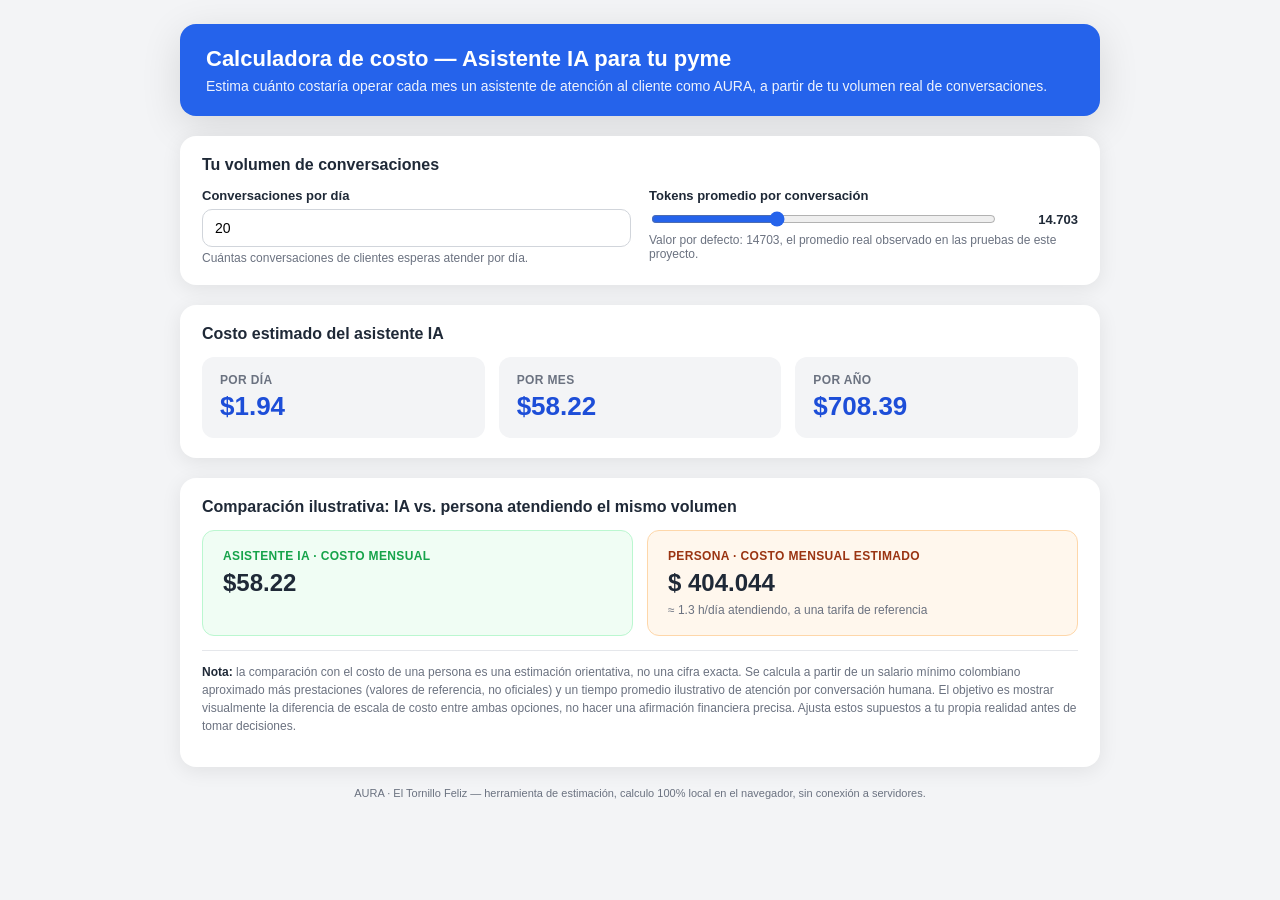
==== docs/artifact_calculadora_roi.html @ f9a82c32 "Agregar artifact: calculadora de costo del asistente IA para pymes HTML/CSS/JS plano, autocontenido," ====
<!doctype html>
<html lang="es">
<head>
<meta charset="UTF-8" />
<meta name="viewport" content="width=device-width, initial-scale=1.0" />
<title>Calculadora de costo — Asistente IA para tu pyme</title>
<style>
  :root {
    --brand: #2563eb;
    --brand-dark: #1d4ed8;
    --bg: #f3f4f6;
    --surface: #ffffff;
    --text: #1f2937;
    --text-muted: #6b7280;
    --radius: 16px;
    --accent-green: #16a34a;
    --accent-green-bg: #f0fdf4;
    --accent-orange: #9a3412;
    --accent-orange-bg: #fff7ed;
  }

  * {
    box-sizing: border-box;
  }

  body {
    margin: 0;
    font-family: -apple-system, BlinkMacSystemFont, "Segoe UI", Roboto, Helvetica, Arial, sans-serif;
    background: var(--bg);
    color: var(--text);
    padding: 24px 16px 60px;
  }

  .page {
    max-width: 920px;
    margin: 0 auto;
    display: flex;
    flex-direction: column;
    gap: 20px;
  }

  header {
    background: var(--brand);
    color: white;
    padding: 22px 26px;
    border-radius: var(--radius);
    box-shadow: 0 10px 40px rgba(0, 0, 0, 0.12);
  }

  header h1 {
    margin: 0 0 6px;
    font-size: 22px;
  }

  header p {
    margin: 0;
    font-size: 14px;
    opacity: 0.92;
  }

  .card {
    background: var(--surface);
    border-radius: var(--radius);
    box-shadow: 0 4px 20px rgba(0, 0, 0, 0.08);
    padding: 20px 22px;
  }

  .card h2 {
    margin: 0 0 14px;
    font-size: 16px;
  }

  .inputs-grid {
    display: grid;
    grid-template-columns: repeat(auto-fit, minmax(240px, 1fr));
    gap: 18px;
  }

  .field label {
    display: block;
    font-size: 13px;
    font-weight: 600;
    margin-bottom: 6px;
  }

  .field .hint {
    display: block;
    font-size: 12px;
    color: var(--text-muted);
    font-weight: 400;
    margin-top: 4px;
  }

  .field input[type="number"] {
    width: 100%;
    border: 1px solid #d1d5db;
    border-radius: 10px;
    padding: 10px 12px;
    font-size: 14px;
    font-family: inherit;
    outline: none;
  }

  .field input[type="number"]:focus {
    border-color: var(--brand);
  }

  .field input[type="range"] {
    width: 100%;
    accent-color: var(--brand);
  }

  .range-row {
    display: flex;
    align-items: center;
    gap: 10px;
  }

  .range-value {
    font-weight: 700;
    font-size: 13px;
    min-width: 70px;
    text-align: right;
  }

  .results-grid {
    display: grid;
    grid-template-columns: repeat(auto-fit, minmax(200px, 1fr));
    gap: 14px;
  }

  .result-card {
    background: var(--bg);
    border-radius: 12px;
    padding: 16px 18px;
    display: flex;
    flex-direction: column;
    gap: 4px;
  }

  .result-card .label {
    font-size: 12px;
    color: var(--text-muted);
    font-weight: 600;
    text-transform: uppercase;
    letter-spacing: 0.03em;
  }

  .result-card .value {
    font-size: 26px;
    font-weight: 700;
    color: var(--brand-dark);
  }

  .comparison-grid {
    display: grid;
    grid-template-columns: repeat(auto-fit, minmax(260px, 1fr));
    gap: 14px;
  }

  .comparison-card {
    border-radius: 12px;
    padding: 18px 20px;
    display: flex;
    flex-direction: column;
    gap: 6px;
  }

  .comparison-card.ai {
    background: var(--accent-green-bg);
    border: 1px solid #bbf7d0;
  }

  .comparison-card.human {
    background: var(--accent-orange-bg);
    border: 1px solid #fed7aa;
  }

  .comparison-card .label {
    font-size: 12px;
    font-weight: 700;
    text-transform: uppercase;
    letter-spacing: 0.03em;
  }

  .comparison-card.ai .label {
    color: var(--accent-green);
  }

  .comparison-card.human .label {
    color: var(--accent-orange);
  }

  .comparison-card .value {
    font-size: 24px;
    font-weight: 700;
    color: var(--text);
  }

  .comparison-card .sub {
    font-size: 12px;
    color: var(--text-muted);
  }

  .disclaimer {
    font-size: 12px;
    color: var(--text-muted);
    line-height: 1.5;
    border-top: 1px solid #e5e7eb;
    margin-top: 14px;
    padding-top: 12px;
  }

  .disclaimer strong {
    color: var(--text);
  }

  footer {
    text-align: center;
    font-size: 11px;
    color: var(--text-muted);
  }
</style>
</head>
<body>
  <div class="page">
    <header>
      <h1>Calculadora de costo — Asistente IA para tu pyme</h1>
      <p>Estima cuánto costaría operar cada mes un asistente de atención al cliente como AURA, a partir de tu volumen real de conversaciones.</p>
    </header>

    <section class="card">
      <h2>Tu volumen de conversaciones</h2>
      <div class="inputs-grid">
        <div class="field">
          <label for="conversations-per-day">Conversaciones por día</label>
          <input type="number" id="conversations-per-day" min="1" step="1" value="20" />
          <span class="hint">Cuántas conversaciones de clientes esperas atender por día.</span>
        </div>
        <div class="field">
          <label for="tokens-per-conversation">Tokens promedio por conversación</label>
          <div class="range-row">
            <input type="range" id="tokens-per-conversation" min="500" max="40000" step="1" value="14703" />
            <span class="range-value" id="tokens-per-conversation-value">14703</span>
          </div>
          <span class="hint">Valor por defecto: 14703, el promedio real observado en las pruebas de este proyecto.</span>
        </div>
      </div>
    </section>

    <section class="card">
      <h2>Costo estimado del asistente IA</h2>
      <div class="results-grid">
        <div class="result-card">
          <span class="label">Por día</span>
          <span class="value" id="cost-day">—</span>
        </div>
        <div class="result-card">
          <span class="label">Por mes</span>
          <span class="value" id="cost-month">—</span>
        </div>
        <div class="result-card">
          <span class="label">Por año</span>
          <span class="value" id="cost-year">—</span>
        </div>
      </div>
    </section>

    <section class="card">
      <h2>Comparación ilustrativa: IA vs. persona atendiendo el mismo volumen</h2>
      <div class="comparison-grid">
        <div class="comparison-card ai">
          <span class="label">Asistente IA · costo mensual</span>
          <span class="value" id="compare-ai-cost">—</span>
        </div>
        <div class="comparison-card human">
          <span class="label">Persona · costo mensual estimado</span>
          <span class="value" id="compare-human-cost">—</span>
          <span class="sub" id="compare-human-hours">—</span>
        </div>
      </div>
      <p class="disclaimer">
        <strong>Nota:</strong> la comparación con el costo de una persona es una
        estimación orientativa, no una cifra exacta. Se calcula a partir de un
        salario mínimo colombiano aproximado más prestaciones (valores de
        referencia, no oficiales) y un tiempo promedio ilustrativo de atención
        por conversación humana. El objetivo es mostrar visualmente la diferencia
        de escala de costo entre ambas opciones, no hacer una afirmación
        financiera precisa. Ajusta estos supuestos a tu propia realidad antes de
        tomar decisiones.
      </p>
    </section>

    <footer>AURA · El Tornillo Feliz — herramienta de estimación, calculo 100% local en el navegador, sin conexión a servidores.</footer>
  </div>

  <script>
    // Mismos valores de referencia que app/core/config.py (PRICE_PER_MILLION_INPUT_TOKENS /
    // PRICE_PER_MILLION_OUTPUT_TOKENS). Son APROXIMADOS, basados en el pricing publico
    // conocido de Claude Sonnet al momento de escribir esto — NO son autoritativos.
    // Verificar y actualizar contra el pricing vigente en https://www.anthropic.com/pricing
    const PRICE_PER_MILLION_INPUT_TOKENS = 3.0;
    const PRICE_PER_MILLION_OUTPUT_TOKENS = 15.0;

    // Este artifact no tiene el split real input/output por conversacion (eso vive en
    // token_usage en la base de datos), asi que se usa un precio ponderado aproximado.
    // Se asume ~70% de los tokens como input y ~30% como output: en un asistente con
    // tool use, el historial completo de la conversacion se reenvia como input en cada
    // llamada del loop, lo que infla el input mucho mas que el output (la respuesta
    // final es texto corto). Es una aproximacion razonable, no un dato medido.
    const BLENDED_PRICE_PER_MILLION_TOKENS =
      0.7 * PRICE_PER_MILLION_INPUT_TOKENS + 0.3 * PRICE_PER_MILLION_OUTPUT_TOKENS;

    // Valores de referencia ilustrativos para la comparacion con una persona, NO
    // cifras oficiales. Ajustar al salario minimo y prestaciones vigentes en Colombia.
    const SALARIO_MINIMO_MENSUAL_COP = 1300000;
    const AUXILIO_TRANSPORTE_COP = 162000;
    const FACTOR_PRESTACIONES = 1.52; // cesantias, prima, vacaciones, seguridad social patronal (aprox)
    const HORAS_LABORALES_MES = 220;
    const MINUTOS_ATENCION_HUMANA_POR_CONVERSACION = 4; // supuesto ilustrativo, no medido

    const costoHoraPersona =
      ((SALARIO_MINIMO_MENSUAL_COP + AUXILIO_TRANSPORTE_COP) * FACTOR_PRESTACIONES) /
      HORAS_LABORALES_MES;

    const conversationsInput = document.getElementById("conversations-per-day");
    const tokensInput = document.getElementById("tokens-per-conversation");
    const tokensValueLabel = document.getElementById("tokens-per-conversation-value");

    const costDayEl = document.getElementById("cost-day");
    const costMonthEl = document.getElementById("cost-month");
    const costYearEl = document.getElementById("cost-year");
    const compareAiEl = document.getElementById("compare-ai-cost");
    const compareHumanEl = document.getElementById("compare-human-cost");
    const compareHumanHoursEl = document.getElementById("compare-human-hours");

    function formatUsd(value) {
      return value.toLocaleString("en-US", {
        style: "currency",
        currency: "USD",
        minimumFractionDigits: 2,
        maximumFractionDigits: 2,
      });
    }

    function formatCop(value) {
      return value.toLocaleString("es-CO", {
        style: "currency",
        currency: "COP",
        minimumFractionDigits: 0,
        maximumFractionDigits: 0,
      });
    }

    function recalculate() {
      const conversationsPerDay = Math.max(0, Number(conversationsInput.value) || 0);
      const tokensPerConversation = Math.max(0, Number(tokensInput.value) || 0);
      tokensValueLabel.textContent = tokensPerConversation.toLocaleString("es-CO");

      const tokensPerDay = conversationsPerDay * tokensPerConversation;
      const costPerDayUsd = (tokensPerDay / 1_000_000) * BLENDED_PRICE_PER_MILLION_TOKENS;
      const costPerMonthUsd = costPerDayUsd * 30;
      const costPerYearUsd = costPerDayUsd * 365;

      costDayEl.textContent = formatUsd(costPerDayUsd);
      costMonthEl.textContent = formatUsd(costPerMonthUsd);
      costYearEl.textContent = formatUsd(costPerYearUsd);
      compareAiEl.textContent = formatUsd(costPerMonthUsd);

      const minutosPorDia = conversationsPerDay * MINUTOS_ATENCION_HUMANA_POR_CONVERSACION;
      const horasPorDia = minutosPorDia / 60;
      const costoHumanoMensualCop = horasPorDia * 30 * costoHoraPersona;

      compareHumanEl.textContent = formatCop(costoHumanoMensualCop);
      compareHumanHoursEl.textContent =
        `≈ ${horasPorDia.toFixed(1)} h/día atendiendo, a una tarifa de referencia`;
    }

    conversationsInput.addEventListener("input", recalculate);
    tokensInput.addEventListener("input", recalculate);

    recalculate();
  </script>
</body>
</html>
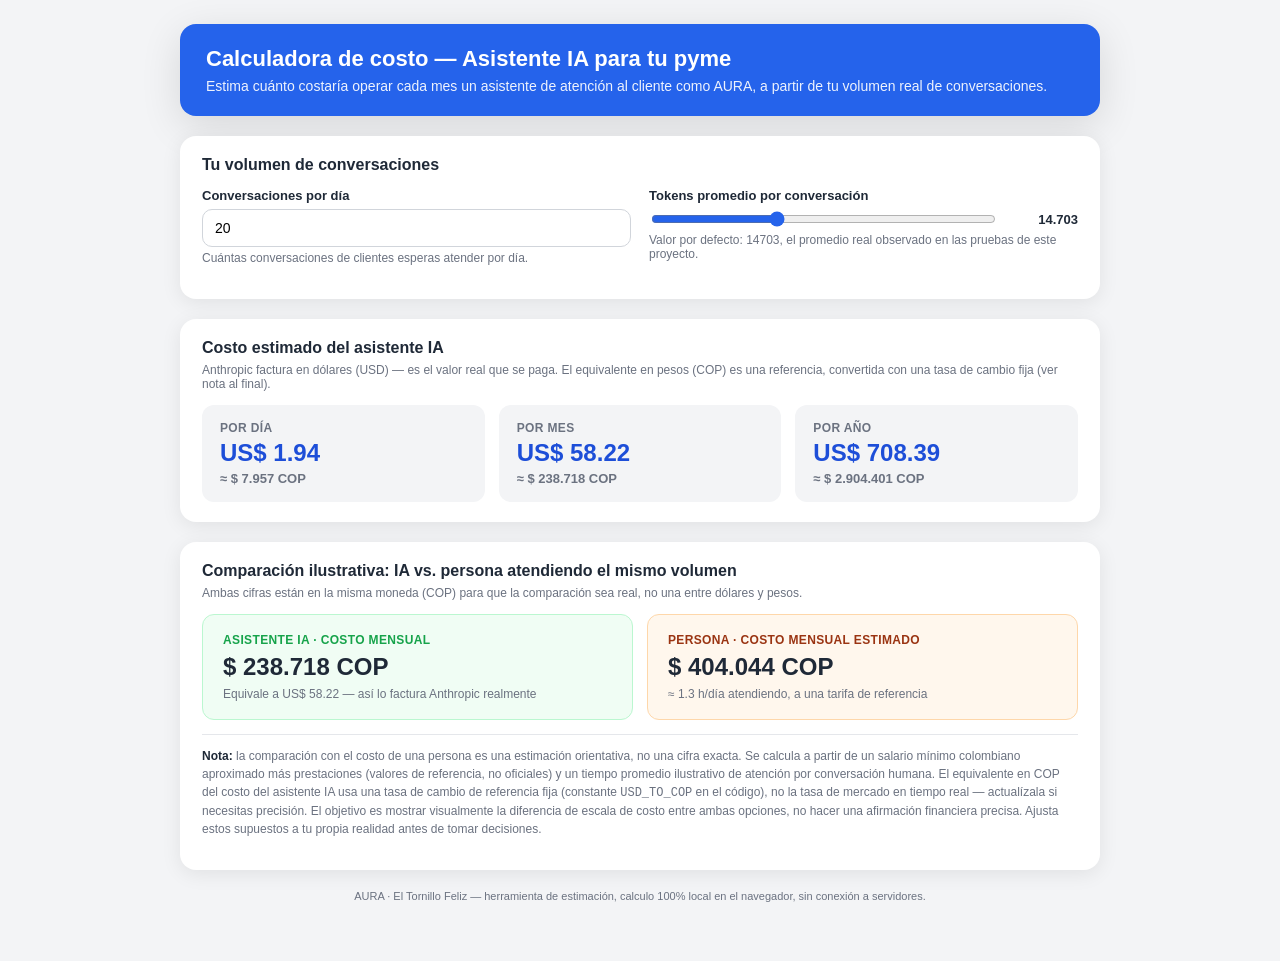
==== commit a5bfa143: "Corregir bug de moneda en la calculadora de costo e integrarla al panel de admin - El costo del asis" ====
--- a/docs/artifact_calculadora_roi.html
+++ b/docs/artifact_calculadora_roi.html
@@ -70,6 +70,13 @@
     font-size: 16px;
   }
 
+  .card .hint {
+    display: block;
+    font-size: 12px;
+    color: var(--text-muted);
+    margin: -8px 0 14px;
+  }
+
   .inputs-grid {
     display: grid;
     grid-template-columns: repeat(auto-fit, minmax(240px, 1fr));
@@ -147,9 +154,15 @@
   }
 
   .result-card .value {
-    font-size: 26px;
+    font-size: 24px;
     font-weight: 700;
     color: var(--brand-dark);
+  }
+
+  .result-card .value-sub {
+    font-size: 13px;
+    font-weight: 600;
+    color: var(--text-muted);
   }
 
   .comparison-grid {
@@ -250,28 +263,34 @@
 
     <section class="card">
       <h2>Costo estimado del asistente IA</h2>
+      <span class="hint">Anthropic factura en dólares (USD) — es el valor real que se paga. El equivalente en pesos (COP) es una referencia, convertida con una tasa de cambio fija (ver nota al final).</span>
       <div class="results-grid">
         <div class="result-card">
           <span class="label">Por día</span>
-          <span class="value" id="cost-day">—</span>
+          <span class="value" id="cost-day-usd">—</span>
+          <span class="value-sub" id="cost-day-cop">—</span>
         </div>
         <div class="result-card">
           <span class="label">Por mes</span>
-          <span class="value" id="cost-month">—</span>
+          <span class="value" id="cost-month-usd">—</span>
+          <span class="value-sub" id="cost-month-cop">—</span>
         </div>
         <div class="result-card">
           <span class="label">Por año</span>
-          <span class="value" id="cost-year">—</span>
+          <span class="value" id="cost-year-usd">—</span>
+          <span class="value-sub" id="cost-year-cop">—</span>
         </div>
       </div>
     </section>
 
     <section class="card">
       <h2>Comparación ilustrativa: IA vs. persona atendiendo el mismo volumen</h2>
+      <span class="hint">Ambas cifras están en la misma moneda (COP) para que la comparación sea real, no una entre dólares y pesos.</span>
       <div class="comparison-grid">
         <div class="comparison-card ai">
           <span class="label">Asistente IA · costo mensual</span>
           <span class="value" id="compare-ai-cost">—</span>
+          <span class="sub" id="compare-ai-usd-sub">—</span>
         </div>
         <div class="comparison-card human">
           <span class="label">Persona · costo mensual estimado</span>
@@ -284,10 +303,13 @@
         estimación orientativa, no una cifra exacta. Se calcula a partir de un
         salario mínimo colombiano aproximado más prestaciones (valores de
         referencia, no oficiales) y un tiempo promedio ilustrativo de atención
-        por conversación humana. El objetivo es mostrar visualmente la diferencia
-        de escala de costo entre ambas opciones, no hacer una afirmación
-        financiera precisa. Ajusta estos supuestos a tu propia realidad antes de
-        tomar decisiones.
+        por conversación humana. El equivalente en COP del costo del asistente
+        IA usa una tasa de cambio de referencia fija (constante
+        <code>USD_TO_COP</code> en el código), no la tasa de mercado en tiempo
+        real — actualízala si necesitas precisión. El objetivo es mostrar
+        visualmente la diferencia de escala de costo entre ambas opciones, no
+        hacer una afirmación financiera precisa. Ajusta estos supuestos a tu
+        propia realidad antes de tomar decisiones.
       </p>
     </section>
 
@@ -311,6 +333,17 @@
     const BLENDED_PRICE_PER_MILLION_TOKENS =
       0.7 * PRICE_PER_MILLION_INPUT_TOKENS + 0.3 * PRICE_PER_MILLION_OUTPUT_TOKENS;
 
+    // Tasa de referencia USD -> COP, AJUSTABLE. Anthropic factura en USD; esta
+    // constante solo existe para (a) mostrarle al dueno de la pyme un equivalente
+    // en pesos y (b) poder comparar el costo del asistente IA con el costo de una
+    // persona (que esta en COP) usando la MISMA moneda — comparar un numero en USD
+    // contra uno en COP sin convertir exagera la diferencia varios ordenes de
+    // magnitud, que es exactamente el bug que esta constante corrige. NO es una
+    // tasa de cambio oficial ni en tiempo real: es un valor de referencia razonable
+    // al momento de escribir esto. Actualizala contra la TRM del Banco de la
+    // Republica (o la fuente que uses) si necesitas precision.
+    const USD_TO_COP = 4100;
+
     // Valores de referencia ilustrativos para la comparacion con una persona, NO
     // cifras oficiales. Ajustar al salario minimo y prestaciones vigentes en Colombia.
     const SALARIO_MINIMO_MENSUAL_COP = 1300000;
@@ -327,29 +360,31 @@
     const tokensInput = document.getElementById("tokens-per-conversation");
     const tokensValueLabel = document.getElementById("tokens-per-conversation-value");
 
-    const costDayEl = document.getElementById("cost-day");
-    const costMonthEl = document.getElementById("cost-month");
-    const costYearEl = document.getElementById("cost-year");
+    const costDayUsdEl = document.getElementById("cost-day-usd");
+    const costDayCopEl = document.getElementById("cost-day-cop");
+    const costMonthUsdEl = document.getElementById("cost-month-usd");
+    const costMonthCopEl = document.getElementById("cost-month-cop");
+    const costYearUsdEl = document.getElementById("cost-year-usd");
+    const costYearCopEl = document.getElementById("cost-year-cop");
     const compareAiEl = document.getElementById("compare-ai-cost");
+    const compareAiUsdSubEl = document.getElementById("compare-ai-usd-sub");
     const compareHumanEl = document.getElementById("compare-human-cost");
     const compareHumanHoursEl = document.getElementById("compare-human-hours");
 
+    // "US$" y el sufijo " COP" evitan que ambas monedas se lean como si fueran
+    // la misma: los dos simbolos "$" nativos de en-US y es-CO son identicos a
+    // simple vista, que fue justamente la fuente de la confusion original.
     function formatUsd(value) {
-      return value.toLocaleString("en-US", {
-        style: "currency",
-        currency: "USD",
+      const number = value.toLocaleString("en-US", {
         minimumFractionDigits: 2,
         maximumFractionDigits: 2,
       });
+      return `US$ ${number}`;
     }
 
     function formatCop(value) {
-      return value.toLocaleString("es-CO", {
-        style: "currency",
-        currency: "COP",
-        minimumFractionDigits: 0,
-        maximumFractionDigits: 0,
-      });
+      const number = Math.round(value).toLocaleString("es-CO");
+      return `$ ${number} COP`;
     }
 
     function recalculate() {
@@ -362,10 +397,22 @@
       const costPerMonthUsd = costPerDayUsd * 30;
       const costPerYearUsd = costPerDayUsd * 365;
 
-      costDayEl.textContent = formatUsd(costPerDayUsd);
-      costMonthEl.textContent = formatUsd(costPerMonthUsd);
-      costYearEl.textContent = formatUsd(costPerYearUsd);
-      compareAiEl.textContent = formatUsd(costPerMonthUsd);
+      const costPerDayCop = costPerDayUsd * USD_TO_COP;
+      const costPerMonthCop = costPerMonthUsd * USD_TO_COP;
+      const costPerYearCop = costPerYearUsd * USD_TO_COP;
+
+      costDayUsdEl.textContent = formatUsd(costPerDayUsd);
+      costDayCopEl.textContent = `≈ ${formatCop(costPerDayCop)}`;
+      costMonthUsdEl.textContent = formatUsd(costPerMonthUsd);
+      costMonthCopEl.textContent = `≈ ${formatCop(costPerMonthCop)}`;
+      costYearUsdEl.textContent = formatUsd(costPerYearUsd);
+      costYearCopEl.textContent = `≈ ${formatCop(costPerYearCop)}`;
+
+      // La comparacion con el costo de una persona SIEMPRE va en COP: comparar
+      // el numero en USD que factura Anthropic contra el numero en COP del
+      // salario -sin convertir- infla la diferencia varios ordenes de magnitud.
+      compareAiEl.textContent = formatCop(costPerMonthCop);
+      compareAiUsdSubEl.textContent = `Equivale a ${formatUsd(costPerMonthUsd)} — así lo factura Anthropic realmente`;
 
       const minutosPorDia = conversationsPerDay * MINUTOS_ATENCION_HUMANA_POR_CONVERSACION;
       const horasPorDia = minutosPorDia / 60;
